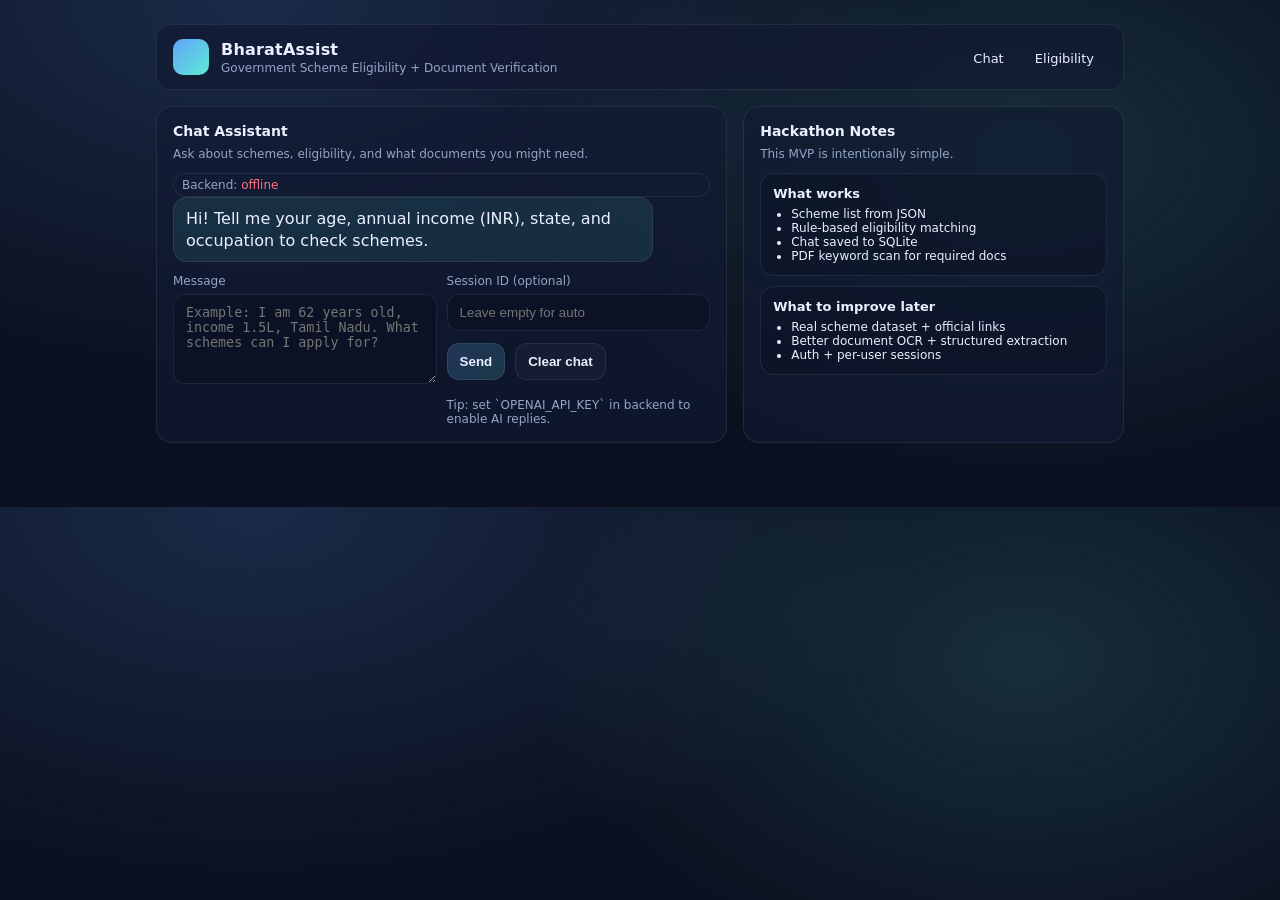
==== frontend/index.html @ 5aada3af "Initial commit" ====
<!doctype html>
<html lang="en">
  <head>
    <meta charset="utf-8" />
    <meta name="viewport" content="width=device-width, initial-scale=1" />
    <title>BharatAssist – MVP</title>
    <link rel="stylesheet" href="./style.css" />
  </head>
  <body>
    <div class="container">
      <header>
        <div class="brand">
          <div class="logo" aria-hidden="true"></div>
          <div>
            <h1>BharatAssist</h1>
            <p>Government Scheme Eligibility + Document Verification</p>
          </div>
        </div>
        <nav>
          <a href="./index.html">Chat</a>
          <a href="./eligibility.html">Eligibility</a>
        </nav>
      </header>

      <div class="grid cols-2">
        <section class="card">
          <h2>Chat Assistant</h2>
          <p class="hint">Ask about schemes, eligibility, and what documents you might need.</p>

          <div class="row">
            <div class="pill">Backend: <span id="apiStatus">checking…</span></div>
          </div>

          <div id="chat" class="chat" aria-live="polite"></div>

          <div class="row cols-2" style="margin-top: 12px;">
            <div>
              <label for="message">Message</label>
              <textarea id="message" placeholder="Example: I am 62 years old, income 1.5L, Tamil Nadu. What schemes can I apply for?"></textarea>
            </div>
            <div>
              <label for="sessionId">Session ID (optional)</label>
              <input id="sessionId" placeholder="Leave empty for auto" />
              <div style="margin-top: 12px; display: flex; gap: 10px; flex-wrap: wrap;">
                <button id="sendBtn" class="btn">Send</button>
                <button id="clearBtn" class="btn secondary">Clear chat</button>
              </div>
              <div class="footer">Tip: set `OPENAI_API_KEY` in backend to enable AI replies.</div>
            </div>
          </div>
        </section>

        <aside class="card">
          <h2>Hackathon Notes</h2>
          <p class="hint">This MVP is intentionally simple.</p>
          <div class="list">
            <div class="scheme">
              <h3>What works</h3>
              <ul>
                <li>Scheme list from JSON</li>
                <li>Rule-based eligibility matching</li>
                <li>Chat saved to SQLite</li>
                <li>PDF keyword scan for required docs</li>
              </ul>
            </div>
            <div class="scheme">
              <h3>What to improve later</h3>
              <ul>
                <li>Real scheme dataset + official links</li>
                <li>Better document OCR + structured extraction</li>
                <li>Auth + per-user sessions</li>
              </ul>
            </div>
          </div>
        </aside>
      </div>
    </div>

    <script src="./script.js"></script>
  </body>
</html>
---- frontend/style.css ----
:root {
  --bg: #0b1020;
  --card: #121a33;
  --muted: #93a4c7;
  --text: #eaf0ff;
  --accent: #5eead4;
  --accent2: #60a5fa;
  --danger: #fb7185;
  --ok: #34d399;
  --border: rgba(255, 255, 255, 0.08);
}

* { box-sizing: border-box; }
body {
  margin: 0;
  font-family: ui-sans-serif, system-ui, -apple-system, Segoe UI, Roboto, Arial;
  color: var(--text);
  background: radial-gradient(1200px 700px at 20% 0%, rgba(96,165,250,.18), transparent 55%),
              radial-gradient(900px 600px at 80% 30%, rgba(94,234,212,.14), transparent 55%),
              var(--bg);
}

.container {
  max-width: 1000px;
  margin: 0 auto;
  padding: 24px 16px 64px;
}

header {
  display: flex;
  align-items: center;
  justify-content: space-between;
  gap: 12px;
  padding: 14px 16px;
  border: 1px solid var(--border);
  background: rgba(18,26,51,0.72);
  backdrop-filter: blur(10px);
  border-radius: 14px;
  position: sticky;
  top: 12px;
  z-index: 2;
}

.brand {
  display: flex;
  align-items: center;
  gap: 12px;
}
.logo {
  width: 36px;
  height: 36px;
  border-radius: 10px;
  background: linear-gradient(135deg, var(--accent2), var(--accent));
}
.brand h1 {
  font-size: 16px;
  margin: 0;
  letter-spacing: 0.2px;
}
.brand p {
  margin: 2px 0 0;
  color: var(--muted);
  font-size: 12px;
}

nav a {
  color: var(--text);
  text-decoration: none;
  font-size: 13px;
  padding: 10px 12px;
  border-radius: 10px;
  border: 1px solid transparent;
}
nav a:hover {
  border-color: var(--border);
  background: rgba(255,255,255,0.03);
}

.grid {
  display: grid;
  gap: 16px;
  margin-top: 16px;
}
@media (min-width: 900px) {
  .grid.cols-2 { grid-template-columns: 1.2fr 0.8fr; }
}

.card {
  border: 1px solid var(--border);
  background: rgba(18,26,51,0.66);
  border-radius: 16px;
  padding: 16px;
}
.card h2 {
  margin: 0 0 8px;
  font-size: 14px;
}
.hint { color: var(--muted); font-size: 12px; margin: 0 0 12px; }

.row {
  display: grid;
  gap: 10px;
}
@media (min-width: 700px) {
  .row.cols-2 { grid-template-columns: 1fr 1fr; }
  .row.cols-3 { grid-template-columns: 1fr 1fr 1fr; }
}

label { font-size: 12px; color: var(--muted); display: block; margin-bottom: 6px; }
input, select, textarea {
  width: 100%;
  padding: 10px 12px;
  border-radius: 12px;
  border: 1px solid var(--border);
  background: rgba(11,16,32,0.55);
  color: var(--text);
  outline: none;
}
textarea { min-height: 90px; resize: vertical; }

.btn {
  display: inline-flex;
  align-items: center;
  justify-content: center;
  gap: 8px;
  padding: 10px 12px;
  border-radius: 12px;
  border: 1px solid var(--border);
  background: linear-gradient(135deg, rgba(96,165,250,.22), rgba(94,234,212,.16));
  color: var(--text);
  cursor: pointer;
  font-weight: 600;
}
.btn.secondary {
  background: rgba(255,255,255,0.03);
}
.btn:disabled {
  opacity: 0.6;
  cursor: not-allowed;
}

.chat {
  display: flex;
  flex-direction: column;
  gap: 10px;
  max-height: 420px;
  overflow: auto;
  padding-right: 4px;
}
.bubble {
  max-width: 90%;
  padding: 10px 12px;
  border-radius: 14px;
  border: 1px solid var(--border);
  line-height: 1.35;
  white-space: pre-wrap;
}
.bubble.user { align-self: flex-end; background: rgba(96,165,250,.14); }
.bubble.assistant { align-self: flex-start; background: rgba(94,234,212,.10); }

.pill {
  display: inline-block;
  padding: 4px 8px;
  border: 1px solid var(--border);
  border-radius: 999px;
  color: var(--muted);
  font-size: 12px;
}

.list {
  display: grid;
  gap: 10px;
}
.scheme {
  border: 1px solid var(--border);
  border-radius: 14px;
  padding: 12px;
  background: rgba(11,16,32,0.35);
}
.scheme h3 {
  margin: 0 0 6px;
  font-size: 13px;
}
.scheme p { margin: 0 0 8px; color: var(--muted); font-size: 12px; }
.scheme ul { margin: 0; padding-left: 18px; color: var(--text); font-size: 12px; }

.status.ok { color: var(--ok); }
.status.bad { color: var(--danger); }

.footer {
  margin-top: 18px;
  color: var(--muted);
  font-size: 12px;
}
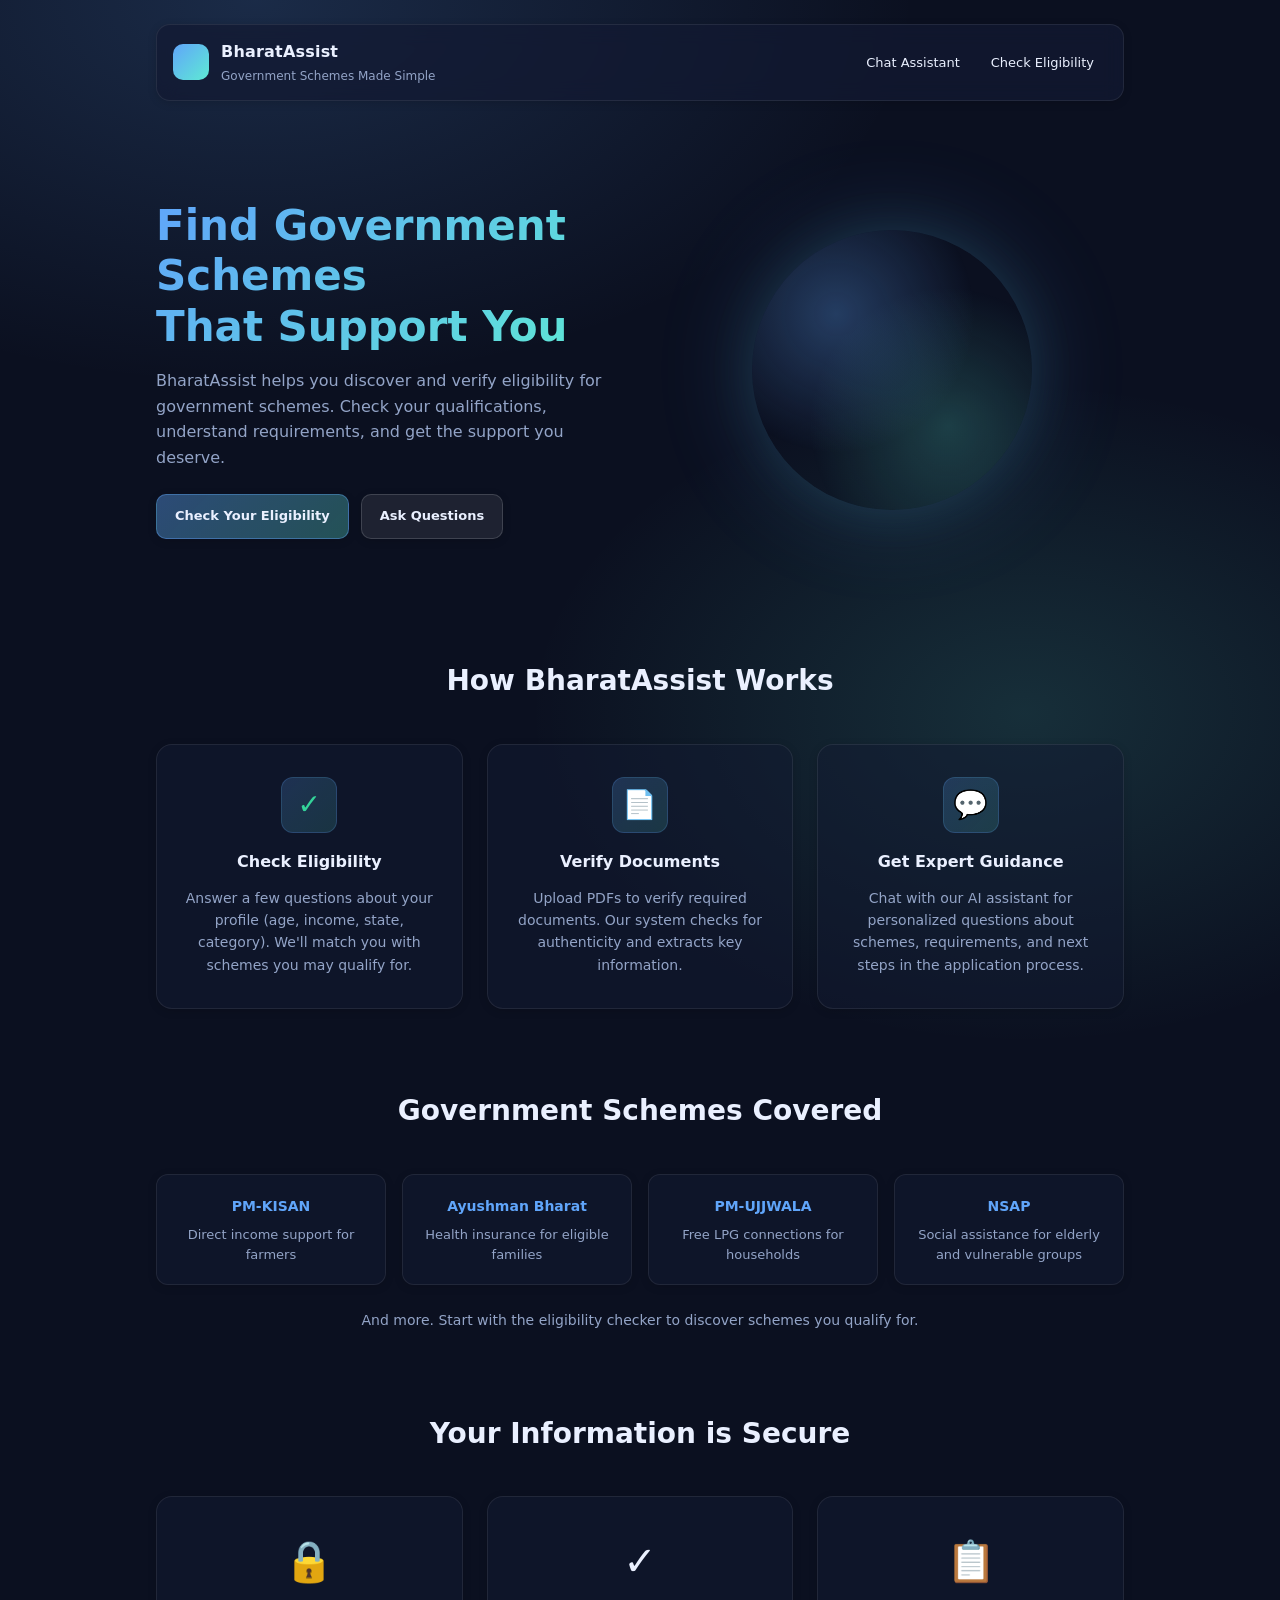
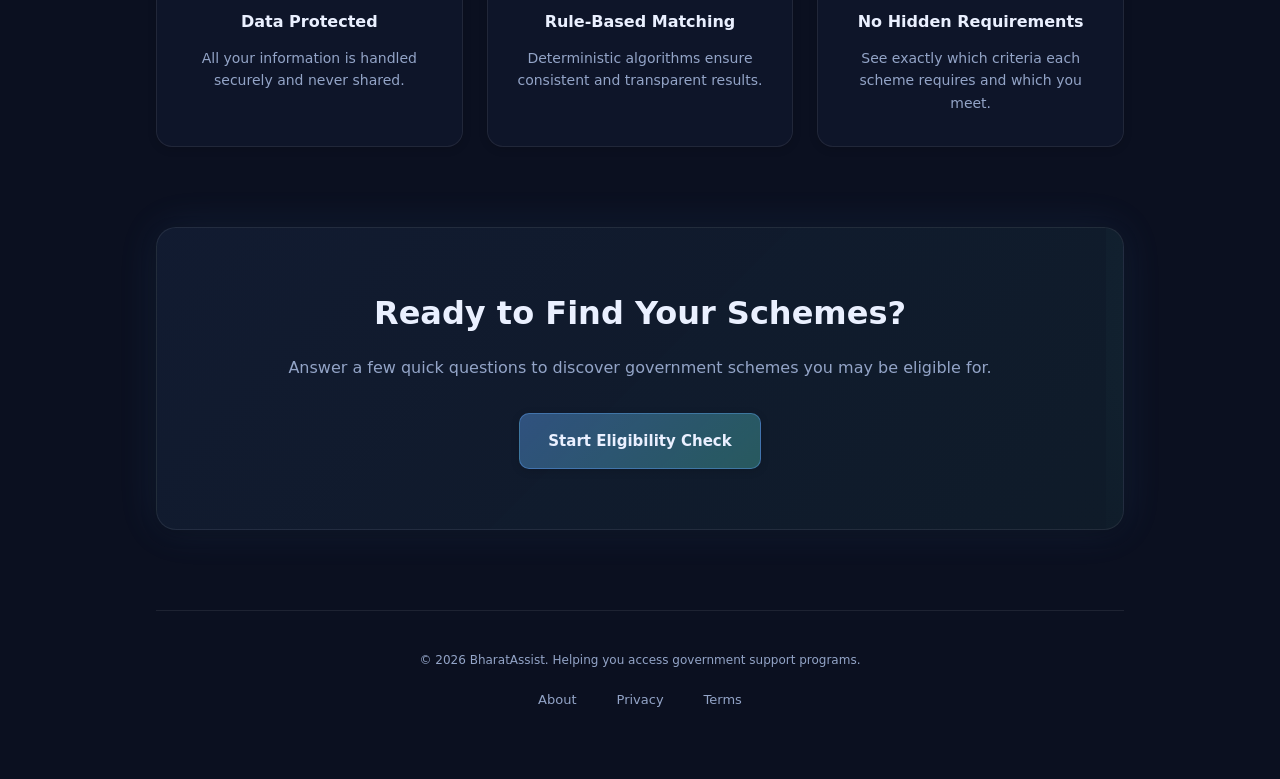
==== commit cf2a57c3: "Enhance frontend UI with modern design improvements - Added CSS variables for shadows and transition" ====
--- a/frontend/index.html
+++ b/frontend/index.html
@@ -3,7 +3,7 @@
   <head>
     <meta charset="utf-8" />
     <meta name="viewport" content="width=device-width, initial-scale=1" />
-    <title>BharatAssist – MVP</title>
+    <title>BharatAssist – Find Government Schemes for You</title>
     <link rel="stylesheet" href="./style.css" />
   </head>
   <body>
@@ -13,69 +13,126 @@
           <div class="logo" aria-hidden="true"></div>
           <div>
             <h1>BharatAssist</h1>
-            <p>Government Scheme Eligibility + Document Verification</p>
+            <p>Government Schemes Made Simple</p>
           </div>
         </div>
         <nav>
-          <a href="./index.html">Chat</a>
-          <a href="./eligibility.html">Eligibility</a>
+          <a href="./chat.html">Chat Assistant</a>
+          <a href="./eligibility.html">Check Eligibility</a>
         </nav>
       </header>
 
-      <div class="grid cols-2">
-        <section class="card">
-          <h2>Chat Assistant</h2>
-          <p class="hint">Ask about schemes, eligibility, and what documents you might need.</p>
+      <!-- Hero Section -->
+      <section class="hero">
+        <div class="hero-content">
+          <h2 class="hero-title">Find Government Schemes<br />That Support You</h2>
+          <p class="hero-description">
+            BharatAssist helps you discover and verify eligibility for government schemes.
+            Check your qualifications, understand requirements, and get the support you deserve.
+          </p>
+          <div class="hero-actions">
+            <a href="./eligibility.html" class="btn btn-primary">Check Your Eligibility</a>
+            <a href="./chat.html" class="btn btn-secondary">Ask Questions</a>
+          </div>
+        </div>
+        <div class="hero-visual" aria-hidden="true">
+          <div class="hero-glyph"></div>
+        </div>
+      </section>
 
-          <div class="row">
-            <div class="pill">Backend: <span id="apiStatus">checking…</span></div>
+      <!-- Features Section -->
+      <section class="features">
+        <h3>How BharatAssist Works</h3>
+        <div class="features-grid">
+          <div class="feature-card">
+            <div class="feature-icon icon-check"></div>
+            <h4>Check Eligibility</h4>
+            <p>
+              Answer a few questions about your profile (age, income, state, category).
+              We'll match you with schemes you may qualify for.
+            </p>
           </div>
+          <div class="feature-card">
+            <div class="feature-icon icon-document"></div>
+            <h4>Verify Documents</h4>
+            <p>
+              Upload PDFs to verify required documents.
+              Our system checks for authenticity and extracts key information.
+            </p>
+          </div>
+          <div class="feature-card">
+            <div class="feature-icon icon-chat"></div>
+            <h4>Get Expert Guidance</h4>
+            <p>
+              Chat with our AI assistant for personalized questions about schemes,
+              requirements, and next steps in the application process.
+            </p>
+          </div>
+        </div>
+      </section>
 
-          <div id="chat" class="chat" aria-live="polite"></div>
+      <!-- Schemes Overview -->
+      <section class="schemes-overview">
+        <h3>Government Schemes Covered</h3>
+        <div class="schemes-list">
+          <div class="scheme-item">
+            <h4>PM-KISAN</h4>
+            <p>Direct income support for farmers</p>
+          </div>
+          <div class="scheme-item">
+            <h4>Ayushman Bharat</h4>
+            <p>Health insurance for eligible families</p>
+          </div>
+          <div class="scheme-item">
+            <h4>PM-UJJWALA</h4>
+            <p>Free LPG connections for households</p>
+          </div>
+          <div class="scheme-item">
+            <h4>NSAP</h4>
+            <p>Social assistance for elderly and vulnerable groups</p>
+          </div>
+        </div>
+        <p class="schemes-note">And more. Start with the eligibility checker to discover schemes you qualify for.</p>
+      </section>
 
-          <div class="row cols-2" style="margin-top: 12px;">
-            <div>
-              <label for="message">Message</label>
-              <textarea id="message" placeholder="Example: I am 62 years old, income 1.5L, Tamil Nadu. What schemes can I apply for?"></textarea>
-            </div>
-            <div>
-              <label for="sessionId">Session ID (optional)</label>
-              <input id="sessionId" placeholder="Leave empty for auto" />
-              <div style="margin-top: 12px; display: flex; gap: 10px; flex-wrap: wrap;">
-                <button id="sendBtn" class="btn">Send</button>
-                <button id="clearBtn" class="btn secondary">Clear chat</button>
-              </div>
-              <div class="footer">Tip: set `OPENAI_API_KEY` in backend to enable AI replies.</div>
-            </div>
+      <!-- Security Section -->
+      <section class="security">
+        <h3>Your Information is Secure</h3>
+        <div class="security-grid">
+          <div class="security-item">
+            <div class="security-icon">🔒</div>
+            <h4>Data Protected</h4>
+            <p>All your information is handled securely and never shared.</p>
           </div>
-        </section>
+          <div class="security-item">
+            <div class="security-icon">✓</div>
+            <h4>Rule-Based Matching</h4>
+            <p>Deterministic algorithms ensure consistent and transparent results.</p>
+          </div>
+          <div class="security-item">
+            <div class="security-icon">📋</div>
+            <h4>No Hidden Requirements</h4>
+            <p>See exactly which criteria each scheme requires and which you meet.</p>
+          </div>
+        </div>
+      </section>
 
-        <aside class="card">
-          <h2>Hackathon Notes</h2>
-          <p class="hint">This MVP is intentionally simple.</p>
-          <div class="list">
-            <div class="scheme">
-              <h3>What works</h3>
-              <ul>
-                <li>Scheme list from JSON</li>
-                <li>Rule-based eligibility matching</li>
-                <li>Chat saved to SQLite</li>
-                <li>PDF keyword scan for required docs</li>
-              </ul>
-            </div>
-            <div class="scheme">
-              <h3>What to improve later</h3>
-              <ul>
-                <li>Real scheme dataset + official links</li>
-                <li>Better document OCR + structured extraction</li>
-                <li>Auth + per-user sessions</li>
-              </ul>
-            </div>
-          </div>
-        </aside>
-      </div>
+      <!-- CTA Section -->
+      <section class="cta-section">
+        <h3>Ready to Find Your Schemes?</h3>
+        <p>Answer a few quick questions to discover government schemes you may be eligible for.</p>
+        <a href="./eligibility.html" class="btn btn-primary btn-large">Start Eligibility Check</a>
+      </section>
+
+      <!-- Footer -->
+      <footer class="landing-footer">
+        <p>&copy; 2026 BharatAssist. Helping you access government support programs.</p>
+        <div class="footer-links">
+          <a href="#about">About</a>
+          <a href="#privacy">Privacy</a>
+          <a href="#terms">Terms</a>
+        </div>
+      </footer>
     </div>
-
-    <script src="./script.js"></script>
   </body>
 </html>
--- a/frontend/style.css
+++ b/frontend/style.css
@@ -8,9 +8,20 @@
   --danger: #fb7185;
   --ok: #34d399;
   --border: rgba(255, 255, 255, 0.08);
-}
-
-* { box-sizing: border-box; }
+  --shadow-sm: 0 2px 8px rgba(0, 0, 0, 0.15);
+  --shadow-md: 0 4px 16px rgba(0, 0, 0, 0.2);
+  --shadow-lg: 0 8px 32px rgba(0, 0, 0, 0.3);
+  --transition: all 0.3s cubic-bezier(0.4, 0, 0.2, 1);
+}
+
+* {
+  box-sizing: border-box;
+}
+
+html {
+  scroll-behavior: smooth;
+}
+
 body {
   margin: 0;
   font-family: ui-sans-serif, system-ui, -apple-system, Segoe UI, Roboto, Arial;
@@ -18,6 +29,10 @@
   background: radial-gradient(1200px 700px at 20% 0%, rgba(96,165,250,.18), transparent 55%),
               radial-gradient(900px 600px at 80% 30%, rgba(94,234,212,.14), transparent 55%),
               var(--bg);
+  font-size: 15px;
+  line-height: 1.6;
+  -webkit-font-smoothing: antialiased;
+  -moz-osx-font-smoothing: grayscale;
 }
 
 .container {
@@ -39,6 +54,13 @@
   position: sticky;
   top: 12px;
   z-index: 2;
+  box-shadow: var(--shadow-sm);
+  transition: var(--transition);
+}
+
+header:hover {
+  box-shadow: var(--shadow-md);
+  border-color: rgba(96,165,250,0.2);
 }
 
 .brand {
@@ -70,10 +92,20 @@
   padding: 10px 12px;
   border-radius: 10px;
   border: 1px solid transparent;
-}
+  transition: var(--transition);
+  font-weight: 500;
+}
+
 nav a:hover {
-  border-color: var(--border);
-  background: rgba(255,255,255,0.03);
+  border-color: var(--accent2);
+  background: rgba(96,165,250,0.1);
+  color: var(--accent);
+  transform: translateX(2px);
+}
+
+nav a:focus {
+  outline: 2px solid var(--accent2);
+  outline-offset: 2px;
 }
 
 .grid {
@@ -89,11 +121,23 @@
   border: 1px solid var(--border);
   background: rgba(18,26,51,0.66);
   border-radius: 16px;
-  padding: 16px;
-}
+  padding: 20px;
+  box-shadow: var(--shadow-sm);
+  transition: var(--transition);
+  backdrop-filter: blur(5px);
+}
+
+.card:hover {
+  box-shadow: var(--shadow-md);
+  border-color: rgba(96,165,250,0.2);
+  transform: translateY(-2px);
+}
+
 .card h2 {
-  margin: 0 0 8px;
-  font-size: 14px;
+  margin: 0 0 12px;
+  font-size: 16px;
+  font-weight: 600;
+  color: var(--text);
 }
 .hint { color: var(--muted); font-size: 12px; margin: 0 0 12px; }
 
@@ -106,83 +150,245 @@
   .row.cols-3 { grid-template-columns: 1fr 1fr 1fr; }
 }
 
-label { font-size: 12px; color: var(--muted); display: block; margin-bottom: 6px; }
+label {
+  font-size: 12px;
+  color: var(--muted);
+  display: block;
+  margin-bottom: 8px;
+  font-weight: 500;
+  text-transform: uppercase;
+  letter-spacing: 0.5px;
+}
+
 input, select, textarea {
   width: 100%;
-  padding: 10px 12px;
-  border-radius: 12px;
-  border: 1px solid var(--border);
+  padding: 12px 14px;
+  border-radius: 10px;
+  border: 1.5px solid var(--border);
   background: rgba(11,16,32,0.55);
   color: var(--text);
   outline: none;
-}
-textarea { min-height: 90px; resize: vertical; }
+  transition: var(--transition);
+  font-size: 14px;
+  font-family: inherit;
+}
+
+input::placeholder, textarea::placeholder {
+  color: color-mix(in srgb, var(--muted) 60%, transparent);
+}
+
+input:hover, select:hover, textarea:hover {
+  border-color: rgba(96,165,250,0.3);
+  background: rgba(11,16,32,0.7);
+}
+
+input:focus, select:focus, textarea:focus {
+  border-color: var(--accent2);
+  background: rgba(11,16,32,0.9);
+  box-shadow: 0 0 0 3px rgba(96,165,250,0.1);
+}
+
+textarea {
+  min-height: 90px;
+  resize: vertical;
+}
 
 .btn {
   display: inline-flex;
   align-items: center;
   justify-content: center;
   gap: 8px;
-  padding: 10px 12px;
-  border-radius: 12px;
-  border: 1px solid var(--border);
+  padding: 11px 18px;
+  border-radius: 10px;
+  border: 1px solid rgba(96,165,250,0.2);
   background: linear-gradient(135deg, rgba(96,165,250,.22), rgba(94,234,212,.16));
   color: var(--text);
   cursor: pointer;
   font-weight: 600;
-}
+  font-size: 13px;
+  text-decoration: none;
+  transition: var(--transition);
+  box-shadow: var(--shadow-sm);
+  position: relative;
+  overflow: hidden;
+}
+
+.btn::before {
+  content: '';
+  position: absolute;
+  top: 0;
+  left: -100%;
+  width: 100%;
+  height: 100%;
+  background: linear-gradient(90deg, transparent, rgba(255,255,255,0.1), transparent);
+  transition: left 0.5s ease;
+}
+
+.btn:hover::before {
+  left: 100%;
+}
+
+.btn:hover {
+  background: linear-gradient(135deg, rgba(96,165,250,.32), rgba(94,234,212,.26));
+  border-color: rgba(96,165,250,0.4);
+  box-shadow: var(--shadow-md);
+  transform: translateY(-2px);
+}
+
+.btn:active {
+  transform: translateY(0);
+  box-shadow: var(--shadow-sm);
+}
+
 .btn.secondary {
-  background: rgba(255,255,255,0.03);
-}
+  background: rgba(255,255,255,0.05);
+  border-color: rgba(255,255,255,0.1);
+}
+
+.btn.secondary:hover {
+  background: rgba(255,255,255,0.1);
+  border-color: rgba(255,255,255,0.2);
+}
+
+.btn.btn-primary {
+  background: linear-gradient(135deg, rgba(96,165,250,.4), rgba(94,234,212,.3));
+  border-color: rgba(96,165,250,0.4);
+}
+
+.btn.btn-primary:hover {
+  background: linear-gradient(135deg, rgba(96,165,250,.5), rgba(94,234,212,.4));
+  border-color: rgba(96,165,250,0.5);
+}
+
+.btn.btn-secondary {
+  background: rgba(255,255,255,0.08);
+  border-color: rgba(255,255,255,0.15);
+}
+
+.btn.btn-secondary:hover {
+  background: rgba(255,255,255,0.15);
+  border-color: rgba(255,255,255,0.25);
+}
+
+.btn.btn-large {
+  padding: 15px 28px;
+  font-size: 15px;
+}
+
 .btn:disabled {
   opacity: 0.6;
   cursor: not-allowed;
+  transform: none;
+  box-shadow: none;
+}
+
+.btn:disabled:hover {
+  transform: none;
 }
 
 .chat {
   display: flex;
   flex-direction: column;
-  gap: 10px;
+  gap: 12px;
   max-height: 420px;
   overflow: auto;
   padding-right: 4px;
 }
+
 .bubble {
   max-width: 90%;
-  padding: 10px 12px;
-  border-radius: 14px;
+  padding: 12px 14px;
+  border-radius: 12px;
   border: 1px solid var(--border);
-  line-height: 1.35;
+  line-height: 1.5;
   white-space: pre-wrap;
-}
-.bubble.user { align-self: flex-end; background: rgba(96,165,250,.14); }
-.bubble.assistant { align-self: flex-start; background: rgba(94,234,212,.10); }
+  word-break: break-word;
+  font-size: 14px;
+  animation: fadeInUp 0.3s ease-out;
+  box-shadow: var(--shadow-sm);
+}
+
+@keyframes fadeInUp {
+  from {
+    opacity: 0;
+    transform: translateY(10px);
+  }
+  to {
+    opacity: 1;
+    transform: translateY(0);
+  }
+}
+
+.bubble.user {
+  align-self: flex-end;
+  background: linear-gradient(135deg, rgba(96,165,250,.16), rgba(96,165,250,.08));
+  border-color: rgba(96,165,250,0.2);
+}
+
+.bubble.assistant {
+  align-self: flex-start;
+  background: linear-gradient(135deg, rgba(94,234,212,.12), rgba(94,234,212,.06));
+  border-color: rgba(94,234,212,0.2);
+}
 
 .pill {
   display: inline-block;
-  padding: 4px 8px;
+  padding: 6px 10px;
   border: 1px solid var(--border);
-  border-radius: 999px;
-  color: var(--muted);
-  font-size: 12px;
+  border-radius: 16px;
+  color: var(--muted);
+  font-size: 11.5px;
+  font-weight: 500;
+  background: rgba(96,165,250,0.08);
+  transition: var(--transition);
+}
+
+.pill:hover {
+  background: rgba(96,165,250,0.12);
+  border-color: rgba(96,165,250,0.3);
 }
 
 .list {
   display: grid;
-  gap: 10px;
-}
+  gap: 12px;
+}
+
 .scheme {
   border: 1px solid var(--border);
-  border-radius: 14px;
-  padding: 12px;
+  border-radius: 12px;
+  padding: 14px;
   background: rgba(11,16,32,0.35);
-}
+  transition: var(--transition);
+  box-shadow: var(--shadow-sm);
+}
+
+.scheme:hover {
+  background: rgba(11,16,32,0.5);
+  border-color: rgba(96,165,250,0.2);
+  box-shadow: var(--shadow-md);
+  transform: translateX(2px);
+}
+
 .scheme h3 {
-  margin: 0 0 6px;
+  margin: 0 0 8px;
+  font-size: 14px;
+  font-weight: 600;
+  color: var(--text);
+}
+
+.scheme p {
+  margin: 0 0 10px;
+  color: var(--muted);
   font-size: 13px;
-}
-.scheme p { margin: 0 0 8px; color: var(--muted); font-size: 12px; }
-.scheme ul { margin: 0; padding-left: 18px; color: var(--text); font-size: 12px; }
+  line-height: 1.5;
+}
+
+.scheme ul {
+  margin: 0;
+  padding-left: 18px;
+  color: var(--text);
+  font-size: 13px;
+}
 
 .status.ok { color: var(--ok); }
 .status.bad { color: var(--danger); }
@@ -192,3 +398,604 @@
   color: var(--muted);
   font-size: 12px;
 }
+
+/* Landing Page Styles */
+.hero {
+  display: grid;
+  grid-template-columns: 1fr 1fr;
+  gap: 40px;
+  align-items: center;
+  margin: 60px 0 80px;
+  padding: 40px 0;
+}
+@media (max-width: 800px) {
+  .hero {
+    grid-template-columns: 1fr;
+    gap: 30px;
+    margin: 40px 0 60px;
+    padding: 30px 0;
+  }
+}
+
+.hero-title {
+  font-size: 42px;
+  margin: 0 0 16px;
+  line-height: 1.2;
+  font-weight: 700;
+  background: linear-gradient(135deg, var(--accent2), var(--accent));
+  -webkit-background-clip: text;
+  -webkit-text-fill-color: transparent;
+  background-clip: text;
+  animation: titleSlideIn 0.6s ease-out;
+}
+
+@keyframes titleSlideIn {
+  from {
+    opacity: 0;
+    transform: translateY(20px);
+  }
+  to {
+    opacity: 1;
+    transform: translateY(0);
+  }
+}
+
+@media (max-width: 800px) {
+  .hero-title {
+    font-size: 32px;
+  }
+}
+
+.hero-description {
+  font-size: 16px;
+  color: var(--muted);
+  line-height: 1.6;
+  margin: 0 0 24px;
+  animation: fadeIn 0.6s ease-out 0.1s both;
+}
+
+@keyframes fadeIn {
+  from {
+    opacity: 0;
+  }
+  to {
+    opacity: 1;
+  }
+}
+
+.hero-actions {
+  display: flex;
+  gap: 12px;
+  flex-wrap: wrap;
+  animation: fadeIn 0.6s ease-out 0.2s both;
+}
+
+.hero-visual {
+  position: relative;
+  height: 300px;
+  display: flex;
+  align-items: center;
+  justify-content: center;
+}
+
+@media (max-width: 800px) {
+  .hero-visual {
+    height: 200px;
+  }
+}
+
+.hero-glyph {
+  width: 280px;
+  height: 280px;
+  border-radius: 50%;
+  background: radial-gradient(circle at 30% 30%, rgba(96,165,250,.3), transparent 50%),
+              radial-gradient(circle at 70% 70%, rgba(94,234,212,.2), transparent 50%);
+  box-shadow: 0 0 100px rgba(96,165,250,.2), 0 0 60px rgba(94,234,212,.1);
+  animation: float 6s ease-in-out infinite;
+}
+
+/* Features Section */
+.features {
+  margin: 80px 0;
+  text-align: center;
+}
+.features h3 {
+  font-size: 28px;
+  margin: 0 0 40px;
+  color: var(--text);
+}
+
+.features-grid {
+  display: grid;
+  grid-template-columns: repeat(3, 1fr);
+  gap: 24px;
+}
+@media (max-width: 900px) {
+  .features-grid {
+    grid-template-columns: repeat(2, 1fr);
+  }
+}
+@media (max-width: 600px) {
+  .features-grid {
+    grid-template-columns: 1fr;
+  }
+}
+
+.feature-card {
+  border: 1px solid var(--border);
+  background: rgba(18,26,51,0.5);
+  border-radius: 16px;
+  padding: 32px 24px;
+  text-align: center;
+  transition: var(--transition);
+  box-shadow: var(--shadow-sm);
+}
+
+.feature-card:hover {
+  border-color: rgba(96,165,250,0.3);
+  background: rgba(18,26,51,0.7);
+  transform: translateY(-6px);
+  box-shadow: var(--shadow-lg), 0 0 20px rgba(96,165,250,0.1);
+}
+
+.feature-icon {
+  width: 56px;
+  height: 56px;
+  margin: 0 auto 16px;
+  border-radius: 12px;
+  background: linear-gradient(135deg, rgba(96,165,250,.2), rgba(94,234,212,.15));
+  border: 1px solid rgba(96,165,250,0.2);
+  display: flex;
+  align-items: center;
+  justify-content: center;
+  font-size: 28px;
+  position: relative;
+  transition: var(--transition);
+}
+
+.feature-card:hover .feature-icon {
+  transform: scale(1.1) rotate(5deg);
+  border-color: rgba(96,165,250,0.4);
+  background: linear-gradient(135deg, rgba(96,165,250,.3), rgba(94,234,212,.25));
+}
+
+.icon-check::before {
+  content: "✓";
+  color: var(--ok);
+}
+.icon-document::before {
+  content: "📄";
+}
+.icon-chat::before {
+  content: "💬";
+}
+
+.feature-card h4 {
+  font-size: 16px;
+  margin: 0 0 12px;
+  color: var(--text);
+}
+.feature-card p {
+  font-size: 14px;
+  color: var(--muted);
+  line-height: 1.6;
+  margin: 0;
+}
+
+/* Schemes Overview */
+.schemes-overview {
+  margin: 80px 0;
+}
+.schemes-overview h3 {
+  font-size: 28px;
+  margin: 0 0 40px;
+  color: var(--text);
+  text-align: center;
+}
+
+.schemes-list {
+  display: grid;
+  grid-template-columns: repeat(4, 1fr);
+  gap: 16px;
+  margin-bottom: 24px;
+}
+@media (max-width: 900px) {
+  .schemes-list {
+    grid-template-columns: repeat(2, 1fr);
+  }
+}
+@media (max-width: 600px) {
+  .schemes-list {
+    grid-template-columns: 1fr;
+  }
+}
+
+.scheme-item {
+  border: 1px solid var(--border);
+  background: rgba(18,26,51,0.5);
+  border-radius: 12px;
+  padding: 20px;
+  text-align: center;
+  transition: var(--transition);
+  box-shadow: var(--shadow-sm);
+}
+
+.scheme-item:hover {
+  background: rgba(18,26,51,0.7);
+  border-color: rgba(96,165,250,0.3);
+  transform: translateY(-3px);
+  box-shadow: var(--shadow-md);
+}
+
+.scheme-item h4 {
+  font-size: 14px;
+  margin: 0 0 8px;
+  color: var(--accent2);
+  font-weight: 600;
+}
+
+.scheme-item p {
+  font-size: 13px;
+  color: var(--muted);
+  margin: 0;
+  line-height: 1.5;
+}
+
+/* CTA Section */
+.cta-section {
+  text-align: center;
+  margin: 80px 0;
+  padding: 60px 32px;
+  border: 1px solid var(--border);
+  background: linear-gradient(135deg, rgba(96,165,250,.08), rgba(94,234,212,.05));
+  border-radius: 20px;
+  box-shadow: var(--shadow-md), 0 0 40px rgba(96,165,250,0.1);
+  transition: var(--transition);
+  position: relative;
+  overflow: hidden;
+}
+
+.cta-section::before {
+  content: '';
+  position: absolute;
+  top: -50%;
+  right: -50%;
+  width: 500px;
+  height: 500px;
+  background: radial-gradient(circle, rgba(94,234,212,0.08), transparent);
+  animation: float 10s ease-in-out infinite;
+}
+
+.cta-section h3 {
+  font-size: 32px;
+  margin: 0 0 16px;
+  color: var(--text);
+  position: relative;
+  z-index: 1;
+}
+
+.cta-section p {
+  font-size: 16px;
+  color: var(--muted);
+  margin: 0 0 32px;
+  line-height: 1.6;
+  position: relative;
+  z-index: 1;
+}
+
+/* Landing Footer */
+.landing-footer {
+  margin-top: 80px;
+  padding-top: 40px;
+  border-top: 1px solid var(--border);
+  text-align: center;
+}
+
+.landing-footer p {
+  margin: 0 0 16px;
+  color: var(--muted);
+  font-size: 12px;
+}
+
+.footer-links {
+  display: flex;
+  justify-content: center;
+  gap: 24px;
+}
+
+.footer-links a {
+  color: var(--muted);
+  text-decoration: none;
+  font-size: 13px;
+  transition: var(--transition);
+  padding: 4px 8px;
+  border-radius: 6px;
+}
+
+.footer-links a:hover {
+  color: var(--accent);
+  background: rgba(96,165,250,0.1);
+  transform: translateY(-2px);
+}
+
+/* Security Section (inserted) */
+.schemes-note {
+  text-align: center;
+  color: var(--muted);
+  font-size: 14px;
+  margin: 0;
+}
+
+.security {
+  margin: 80px 0;
+}
+
+.security h3 {
+  font-size: 28px;
+  margin: 0 0 40px;
+  color: var(--text);
+  text-align: center;
+}
+
+.security-grid {
+  display: grid;
+  grid-template-columns: repeat(3, 1fr);
+  gap: 24px;
+}
+
+@media (max-width: 900px) {
+  .security-grid {
+    grid-template-columns: repeat(2, 1fr);
+  }
+}
+
+@media (max-width: 600px) {
+  .security-grid {
+    grid-template-columns: 1fr;
+  }
+}
+
+.security-item {
+  border: 1px solid var(--border);
+  background: rgba(18,26,51,0.5);
+  border-radius: 16px;
+  padding: 32px 24px;
+  text-align: center;
+  transition: var(--transition);
+  box-shadow: var(--shadow-sm);
+}
+
+.security-item:hover {
+  background: rgba(18,26,51,0.7);
+  border-color: rgba(34,197,94,0.3);
+  transform: translateY(-4px);
+  box-shadow: var(--shadow-md), 0 0 20px rgba(52,211,153,0.1);
+}
+
+.security-icon {
+  font-size: 40px;
+  margin-bottom: 16px;
+  transition: var(--transition);
+}
+
+.security-item:hover .security-icon {
+  transform: scale(1.2);
+}
+
+.security-item h4 {
+  font-size: 16px;
+  margin: 0 0 12px;
+  color: var(--text);
+  font-weight: 600;
+}
+
+.security-item p {
+  font-size: 14px;
+  color: var(--muted);
+  line-height: 1.6;
+  margin: 0;
+}
+
+/* Best Match Card Styles */
+.best-match-card {
+  border: 2px solid rgba(94, 234, 212, 0.4);
+  background: linear-gradient(135deg, rgba(94, 234, 212, 0.08), rgba(96, 165, 250, 0.05));
+  border-radius: 16px;
+  padding: 24px;
+  position: relative;
+  margin-bottom: 20px;
+  box-shadow: var(--shadow-md), 0 0 20px rgba(94,234,212,0.1);
+  transition: var(--transition);
+  overflow: hidden;
+}
+
+.best-match-card::before {
+  content: '';
+  position: absolute;
+  top: -50%;
+  right: -50%;
+  width: 200px;
+  height: 200px;
+  background: radial-gradient(circle, rgba(94,234,212,0.1), transparent);
+  animation: float 6s ease-in-out infinite;
+}
+
+@keyframes float {
+  0%, 100% { transform: translate(0, 0); }
+  50% { transform: translate(30px, 30px); }
+}
+
+.best-match-card:hover {
+  border-color: rgba(94, 234, 212, 0.6);
+  box-shadow: var(--shadow-lg), 0 0 30px rgba(94,234,212,0.15);
+  transform: translateY(-4px);
+}
+
+.best-match-badge {
+  position: absolute;
+  top: -12px;
+  left: 24px;
+  background: linear-gradient(135deg, #5eead4, #34d399);
+  color: #0b1020;
+  padding: 5px 14px;
+  border-radius: 20px;
+  font-size: 11px;
+  font-weight: 700;
+  letter-spacing: 1.2px;
+  box-shadow: 0 4px 12px rgba(94,234,212,0.3);
+  animation: slideDown 0.5s ease-out;
+}
+
+@keyframes slideDown {
+  from {
+    opacity: 0;
+    transform: translateY(-20px);
+  }
+  to {
+    opacity: 1;
+    transform: translateY(0);
+  }
+}
+
+.best-match-card h2 {
+  margin: 8px 0 8px;
+  font-size: 24px;
+  color: #5eead4;
+  font-weight: 700;
+}
+
+.scheme-id {
+  color: var(--muted);
+  font-size: 12px;
+  margin: 0 0 16px;
+}
+
+.scheme-desc {
+  color: var(--muted);
+  margin: 16px 0;
+  line-height: 1.6;
+  font-size: 14px;
+}
+
+.best-match-card .section {
+  margin: 18px 0;
+}
+
+.best-match-card h4 {
+  font-size: 12px;
+  color: var(--accent);
+  margin: 0 0 10px;
+  text-transform: uppercase;
+  letter-spacing: 0.5px;
+  font-weight: 600;
+}
+
+.best-match-card ul {
+  margin: 0;
+  padding-left: 18px;
+  color: var(--text);
+  font-size: 13.5px;
+}
+
+/* Score Display */
+.score-display {
+  display: flex;
+  align-items: center;
+  gap: 16px;
+  margin: 18px 0;
+  padding: 14px;
+  background: linear-gradient(135deg, rgba(96, 165, 250, 0.08), rgba(94, 234, 212, 0.05));
+  border-radius: 12px;
+  border: 1px solid rgba(96, 165, 250, 0.15);
+  animation: slideInLeft 0.4s ease-out;
+}
+
+@keyframes slideInLeft {
+  from {
+    opacity: 0;
+    transform: translateX(-20px);
+  }
+  to {
+    opacity: 1;
+    transform: translateX(0);
+  }
+}
+
+.score-number {
+  font-size: 32px;
+  font-weight: 700;
+  color: #60a5fa;
+  min-width: 70px;
+  text-align: center;
+  animation: scaleIn 0.5s ease-out;
+}
+
+@keyframes scaleIn {
+  from {
+    opacity: 0;
+    transform: scale(0.8);
+  }
+  to {
+    opacity: 1;
+    transform: scale(1);
+  }
+}
+
+.score-bars {
+  display: flex;
+  gap: 5px;
+  flex: 1;
+}
+
+.score-bar {
+  flex: 1;
+  height: 7px;
+  background: rgba(96, 165, 250, 0.2);
+  border-radius: 4px;
+  transition: all 0.4s ease-out;
+  animation: fadeInUp 0.3s ease-out;
+}
+
+.score-bar.filled {
+  background: linear-gradient(90deg, #60a5fa, #5eead4);
+  box-shadow: 0 0 12px rgba(96, 165, 250, 0.5);
+  animation: growVertical 0.5s ease-out;
+}
+
+@keyframes growVertical {
+  from {
+    height: 3px;
+    opacity: 0.5;
+  }
+  to {
+    height: 7px;
+    opacity: 1;
+  }
+}
+
+.score-label {
+  font-size: 11px;
+  color: var(--muted);
+  text-transform: uppercase;
+  letter-spacing: 0.5px;
+  min-width: 60px;
+  text-align: right;
+  font-weight: 600;
+}
+
+/* Checkbox styling */
+input[type="checkbox"] {
+  cursor: pointer;
+  width: auto;
+  padding: 0;
+}
+
+label {
+  display: flex;
+  align-items: center;
+  cursor: pointer;
+}
+
+label input[type="checkbox"] {
+  margin-right: 6px;
+}
